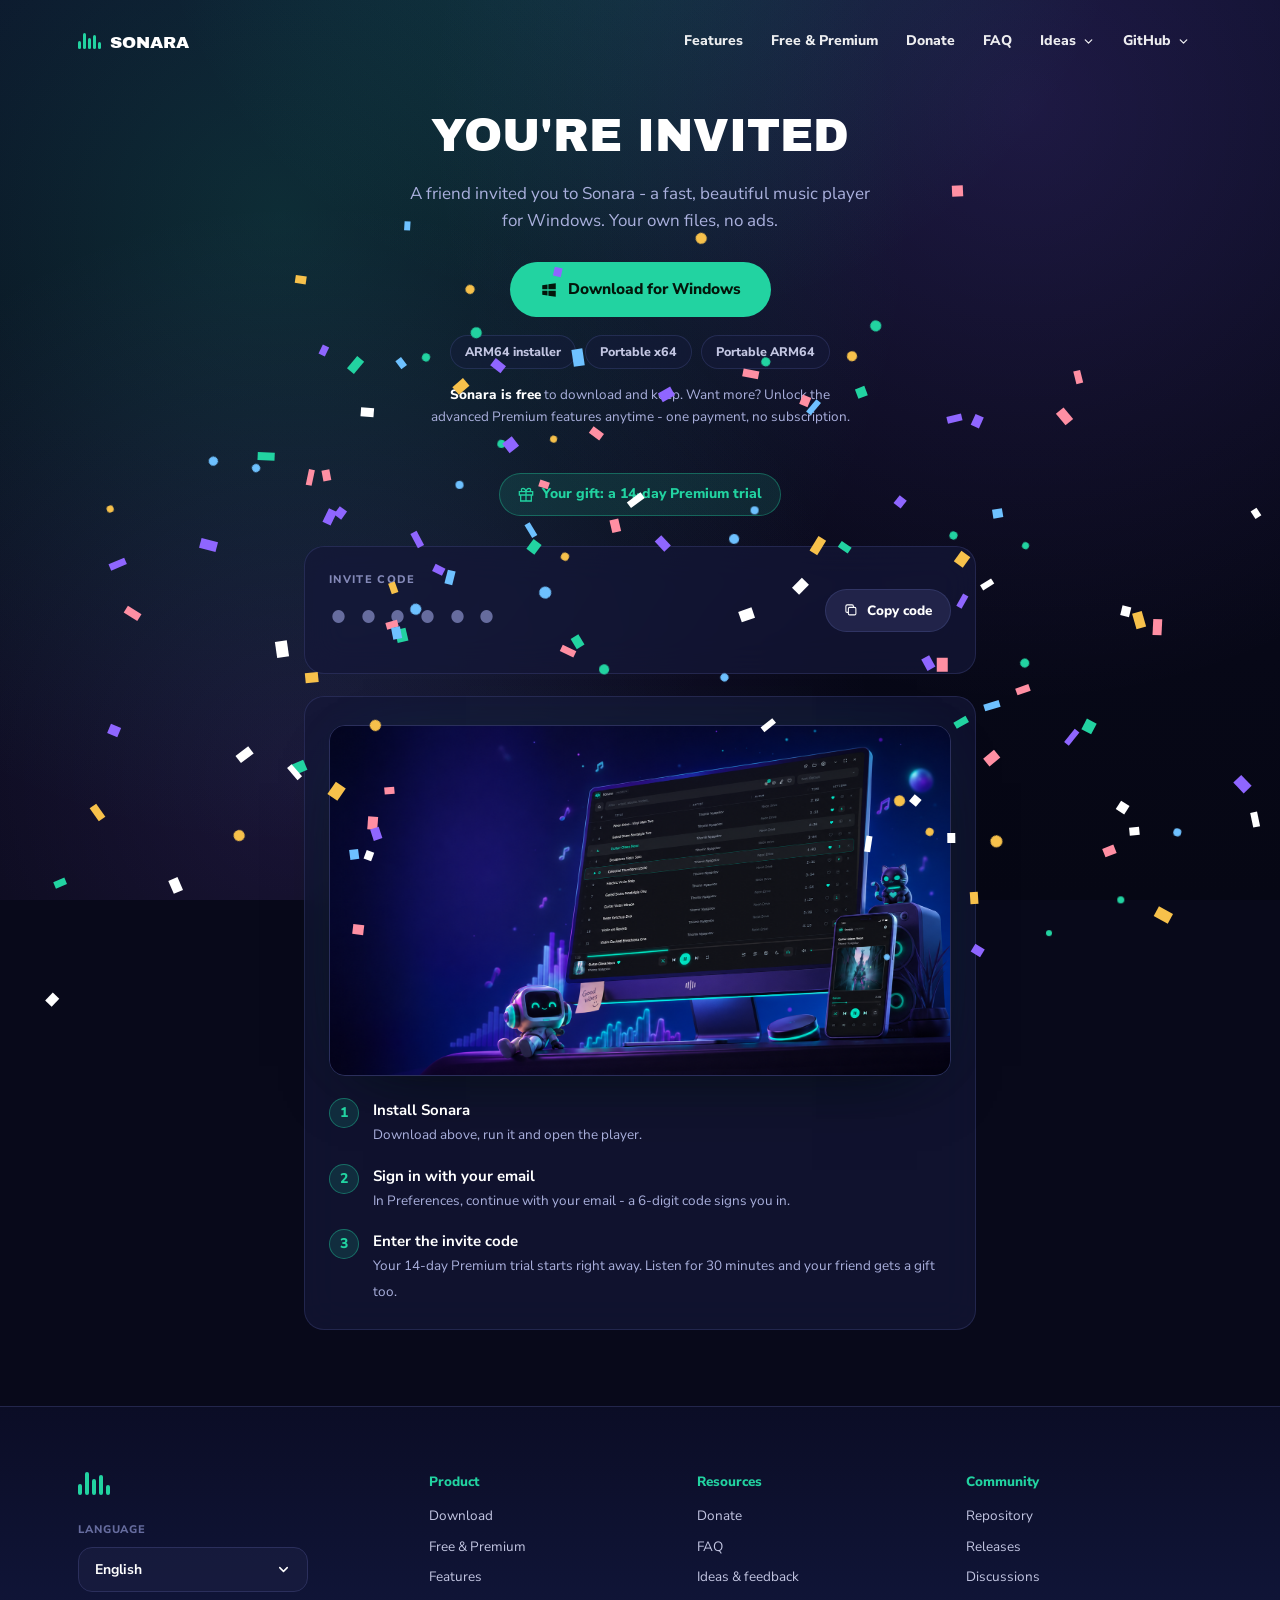
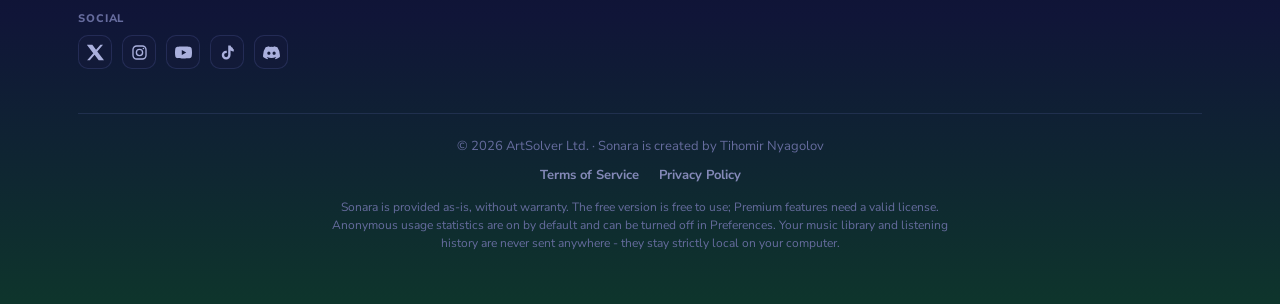
==== invite.html @ 1f223138 "Invite a friend: Privacy 3.8, Terms section 4 in 7 languages, invite landing page and shared site ch" ====
<!DOCTYPE html>
<html lang="en">
<head>
  <meta charset="UTF-8" />
  <meta name="viewport" content="width=device-width, initial-scale=1.0" />
  <title>Sonara - you're invited</title>
  <meta name="description" content="A friend invited you to Sonara - a fast, beautiful, local-first music player for Windows. Install, sign in, redeem the code." />
  <meta name="robots" content="noindex" />
  <!-- "Invite a friend" landing page (phase4b, 2026-07-21). The player's
       referral panel links here with the personal code as ?c=CODE. It reuses
       the site's shared, single-source chrome: site-brand.js (the ONE brand
       lockup), site-downloads.js (the download links, always the latest
       release), the shared site-chrome.js (nav + footer), plus site-config /
       site-lang. Do
       NOT hardcode a brand markup or a download URL here - use the data-*
       hooks. See SITE-SETUP.md. -->
  <link rel="preconnect" href="https://fonts.googleapis.com" />
  <link rel="preconnect" href="https://fonts.gstatic.com" crossorigin />
  <link href="https://fonts.googleapis.com/css2?family=Archivo+Black&family=Nunito+Sans:opsz,wght@6..12,400;6..12,600;6..12,700;6..12,800&display=swap" rel="stylesheet" />
  <script src="site-config.js"></script>
  <script src="site-lang.js"></script>
  <script src="site-brand.js"></script>
  <script src="site-downloads.js"></script>
  <script src="site-glow.js"></script>
  <style>
    :root {
      --bg: #08091a;
      --bg-card: #141737;
      --bg-elevated: #1d2044;
      --glass: rgba(24, 27, 60, 0.45);
      --glass-strong: rgba(20, 23, 55, 0.72);
      --glass-border: rgba(133, 145, 235, 0.16);
      --blur-glass: blur(18px) saturate(1.15);
      --border: #2b2f5c;
      --chip-border: #383d6e;
      --text: #c3c6e2;
      --text-strong: #ffffff;
      --text-secondary: #aab0dd;
      --text-muted: #8489b8;
      --text-faint: #666c9e;
      --accent: #22D3A1;
      --accent-violet: #8f66ff;
      --on-accent: #04160b;
      --glow-1: rgba(34, 211, 161, 0.17);
      --glow-2: rgba(143, 102, 255, 0.15);
      --font-sans: "Nunito Sans", "Segoe UI", system-ui, sans-serif;
      --font-display: "Archivo Black", "Arial Black", sans-serif;
    }
    * { margin: 0; padding: 0; box-sizing: border-box; }
    html { scroll-behavior: smooth; }
    body {
      background: var(--bg); color: var(--text); font-family: var(--font-sans);
      line-height: 1.6; -webkit-font-smoothing: antialiased; overflow-x: hidden;
    }
    a { color: var(--accent); text-decoration: none; }
    a:hover { text-decoration: underline; }
    img { display: block; max-width: 100%; height: auto; }

    .site-background {
      position: fixed; inset: 0; z-index: 0; pointer-events: none;
      background:
        radial-gradient(circle at 50% -20%, var(--glow-1), transparent 40%),
        radial-gradient(circle at 22% 24%, var(--glow-1), transparent 52%),
        radial-gradient(circle at 80% 12%, var(--glow-2), transparent 46%),
        radial-gradient(circle at 24% 86%, var(--glow-2), transparent 46%),
        linear-gradient(180deg, #0b0d26 0%, #08091a 46%, #060714 100%);
    }
    .wrap { position: relative; z-index: 1; max-width: 720px; margin: 0 auto; padding: 0 24px; }

    nav { display: flex; align-items: center; justify-content: center; padding: 26px 0 6px; }

    /* ── Hero ── */
    header { position: relative; z-index: 1; text-align: center; padding: 30px 0 8px; }
    h1 { font-family: var(--font-display); font-weight: 400; text-transform: uppercase; color: var(--text-strong); line-height: 1.08; font-size: clamp(30px, 5vw, 46px); }
    .gift {
      display: inline-flex; align-items: center; gap: 8px; margin-top: 20px;
      padding: 9px 18px; border-radius: 999px;
      background: rgba(34, 211, 161, 0.12); border: 1px solid rgba(34, 211, 161, 0.35);
      color: var(--accent); font-weight: 800; font-size: 14px;
    }
    .gift svg { width: 16px; height: 16px; fill: none; stroke: currentColor; stroke-width: 1.9; }
    .gift-wrap { margin-top: 26px; }
    .sub { max-width: 480px; margin: 18px auto 0; color: var(--text-secondary); font-size: clamp(15px, 1.5vw, 17px); }

    /* ── Download block ── */
    .dl-block { text-align: center; margin-top: 28px; }
    .btn {
      display: inline-flex; align-items: center; gap: 10px;
      border-radius: 999px; padding: 15px 30px; font-weight: 800; font-size: 15.5px; cursor: pointer;
      transition: transform 0.12s ease, filter 0.15s ease, box-shadow 0.15s ease;
    }
    .btn:hover { text-decoration: none; transform: translateY(-2px); filter: brightness(1.06); }
    .btn-primary { background: var(--accent); color: var(--on-accent); }
    .btn svg { width: 18px; height: 18px; fill: currentColor; }

    /* The Download button's glossy glow (double gleam + hover contour glow +
       cursor highlight) is the SHARED effect from site-glow.js, applied to
       any [data-glow] button - so it looks identical everywhere on the site. */

    .dl-more { display: flex; align-items: center; justify-content: center; flex-wrap: wrap; gap: 9px; margin-top: 18px; }
    .dl-mini {
      display: inline-block; padding: 6px 14px; border-radius: 999px;
      background: var(--glass); border: 1px solid var(--glass-border);
      backdrop-filter: var(--blur-glass); -webkit-backdrop-filter: var(--blur-glass);
      color: var(--text); font-size: 12.5px; font-weight: 800;
      transition: transform 0.12s ease, filter 0.15s ease;
    }
    .dl-mini:hover { text-decoration: none; transform: translateY(-1px); filter: brightness(1.3); color: var(--text-strong); }
    .cta-note { margin: 15px auto 0; color: var(--text-secondary); font-size: 13.5px; max-width: 440px; }
    .cta-note b { color: var(--text-strong); font-weight: 800; }

    /* ── Panels ── */
    .card {
      position: relative; z-index: 1; margin-top: 22px; padding: 24px;
      background: var(--glass-strong); border: 1px solid var(--glass-border);
      border-radius: 20px; backdrop-filter: var(--blur-glass); -webkit-backdrop-filter: var(--blur-glass);
    }
    .code-row { display: flex; align-items: center; gap: 16px; flex-wrap: wrap; }
    .code-block { flex: 1; min-width: 180px; }
    .code-label { font-size: 11px; font-weight: 800; letter-spacing: 0.12em; text-transform: uppercase; color: var(--text-muted); }
    .code { font-family: var(--font-display); font-size: clamp(28px, 6vw, 38px); letter-spacing: 0.2em; color: var(--text-strong); }
    .code--placeholder { color: var(--text-faint); letter-spacing: 0.28em; }
    .copy-btn {
      display: inline-flex; align-items: center; gap: 8px; cursor: pointer;
      padding: 11px 18px; border-radius: 999px; border: 1px solid var(--glass-border);
      background: rgba(133, 145, 235, 0.14); color: var(--text-strong);
      font-family: var(--font-sans); font-size: 13.5px; font-weight: 800; transition: background 0.15s ease;
    }
    .copy-btn:hover { background: rgba(133, 145, 235, 0.24); }
    .copy-btn svg { width: 15px; height: 15px; fill: none; stroke: currentColor; stroke-width: 1.7; }

    .cover {
      margin: 4px 0 22px; border: 1px solid var(--border); border-radius: 16px; overflow: hidden; background: var(--bg-card);
      box-shadow: 0 24px 70px -34px rgba(0,0,0,0.85), 0 0 70px -30px var(--glow-1);
    }
    .steps { list-style: none; display: flex; flex-direction: column; gap: 16px; }
    .steps li { display: flex; gap: 14px; align-items: flex-start; text-align: left; }
    .step-num {
      flex-shrink: 0; width: 30px; height: 30px; border-radius: 50%; display: grid; place-items: center;
      background: rgba(34, 211, 161, 0.14); border: 1px solid rgba(34, 211, 161, 0.4);
      color: var(--accent); font-weight: 800; font-size: 14px;
    }
    .step-text strong { display: block; color: var(--text-strong); font-size: 15px; }
    .step-text span { font-size: 13.5px; color: var(--text-secondary); }

    /* ── Confetti (fires once the page is loaded + visible) ── */
    .confetti-layer { position: fixed; inset: 0; z-index: 60; pointer-events: none; overflow: hidden; }
    .confetti-piece { position: fixed; top: 0; left: 0; width: 9px; height: 14px; will-change: transform, opacity; }

    @media (max-width: 520px) { header { padding-top: 18px; } .card { padding: 20px; } }
    @media (prefers-reduced-motion: reduce) { .glow-shine, .glow-bloom { animation: none; } }
  </style>
</head>
<body>
  <div class="site-background" aria-hidden="true"></div>

  <!-- Shared full nav (home-style), rendered by site-chrome.js -->
  <div id="site-nav"></div>

  <div class="wrap">
    <header>
      <h1 data-inv="title">You're invited</h1>
      <p class="sub" data-inv="sub">A friend invited you to Sonara - a fast, beautiful music player for Windows. Your own files, no ads.</p>

      <div class="dl-block">
        <a id="dl" class="btn btn-primary" data-glow data-dl="x64" href="#" rel="noopener">
          <svg viewBox="0 0 24 24" aria-hidden="true"><path d="M3 5.5 10 4.6V11H3V5.5ZM3 12.9H10V19.3L3 18.4V12.9ZM11.2 4.4 21 3V11H11.2V4.4ZM11.2 12.9H21V21L11.2 19.5V12.9Z"/></svg>
          <span data-inv="download">Download for Windows</span>
        </a>
        <div class="dl-more">
          <a class="dl-mini" data-dl="arm64" href="#" rel="noopener" data-inv="arm64">ARM64 installer</a>
          <a class="dl-mini" data-dl="portable-x64" href="#" rel="noopener" data-inv="portableX64">Portable x64</a>
          <a class="dl-mini" data-dl="portable-arm64" href="#" rel="noopener" data-inv="portableArm64">Portable ARM64</a>
        </div>
        <p class="cta-note" data-inv="note"><b>Sonara is free</b> to download and keep. Want more? Unlock the advanced Premium features anytime - one payment, no subscription.</p>
      </div>

      <!-- The gift banner sits under the free/premium note (owner order
           2026-07-21); the load celebration bursts from here. -->
      <div class="gift-wrap">
        <span class="gift" id="gift">
          <svg viewBox="0 0 24 24" aria-hidden="true"><path d="M20 12v9H4v-9M2 7h20v5H2zM12 22V7M12 7H7.5a2.5 2.5 0 0 1 0-5C11 2 12 7 12 7zM12 7h4.5a2.5 2.5 0 0 0 0-5C13 2 12 7 12 7z"/></svg>
          <span data-inv="giftText">Your gift: a 14-day Premium trial</span>
        </span>
      </div>
    </header>

    <div class="card" id="code-card">
      <div class="code-row">
        <div class="code-block">
          <div class="code-label" data-inv="codeLabel">Invite code</div>
          <div class="code" id="code-value"></div>
        </div>
        <button type="button" class="copy-btn" id="copy-code">
          <svg viewBox="0 0 24 24" aria-hidden="true"><rect x="7" y="7" width="12" height="12" rx="2"/><path d="M15 7V5a2 2 0 0 0-2-2H5a2 2 0 0 0-2 2v8a2 2 0 0 0 2 2h2"/></svg>
          <span data-inv="copy">Copy code</span>
        </button>
      </div>
    </div>

    <div class="card">
      <div class="cover"><img src="Img - Cover.png" alt="Sonara player" width="1672" height="941" /></div>
      <ol class="steps">
        <li><span class="step-num">1</span><div class="step-text"><strong data-inv="s1">Install Sonara</strong><span data-inv="s1d">Download above, run it and open the player.</span></div></li>
        <li><span class="step-num">2</span><div class="step-text"><strong data-inv="s2">Sign in with your email</strong><span data-inv="s2d">In Preferences, continue with your email - a 6-digit code signs you in.</span></div></li>
        <li><span class="step-num">3</span><div class="step-text"><strong data-inv="s3">Enter the invite code</strong><span data-inv="s3d">Your 14-day Premium trial starts right away. Listen for 30 minutes and your friend gets a gift too.</span></div></li>
      </ol>
    </div>
  </div>

  <div id="site-footer"></div>
  <script src="site-chrome.js"></script>

  <script>
    // Mirrors the ACTIVE referral campaign (Supabase referral_campaigns
    // wave-1). A future wave that changes the numbers edits this ONE object.
    var INVITE = { friendDays: 14, minutes: 30 };

    // ── Invite-page i18n (same 7 locales as the player + site) ─────────────
    var I18N = {
      en: {
        title: "You're invited", giftText: 'Your gift: a {d}-day Premium trial',
        sub: 'A friend invited you to Sonara - a fast, beautiful music player for Windows. Your own files, no ads.',
        download: 'Download for Windows', arm64: 'ARM64 installer', portableX64: 'Portable x64', portableArm64: 'Portable ARM64',
        note: '<b>Sonara is free</b> to download and keep. Want more? Unlock the advanced Premium features anytime - one payment, no subscription.',
        codeLabel: 'Invite code', copy: 'Copy code', copied: 'Copied!',
        s1: 'Install Sonara', s1d: 'Download above, run it and open the player.',
        s2: 'Sign in with your email', s2d: 'In Preferences, continue with your email - a 6-digit code signs you in.',
        s3: 'Enter the invite code', s3d: 'Your {d}-day Premium trial starts right away. Listen for {m} minutes and your friend gets a gift too.'
      },
      bg: {
        title: 'Поканен си', giftText: 'Твоят подарък: {d}-дневен Premium пробен период',
        sub: 'Приятел те покани в Sonara - бърз и красив музикален плеър за Windows. Твоите файлове, без реклами.',
        download: 'Изтегли за Windows', arm64: 'ARM64 инсталатор', portableX64: 'Portable x64', portableArm64: 'Portable ARM64',
        note: '<b>Sonara е безплатен</b> за сваляне и ползване. Искаш повече? Отключи разширените Premium функции когато решиш - еднократно плащане, без абонамент.',
        codeLabel: 'Код за покана', copy: 'Копирай кода', copied: 'Копирано!',
        s1: 'Инсталирай Sonara', s1d: 'Изтегли отгоре, стартирай и отвори плеъра.',
        s2: 'Влез с имейла си', s2d: 'В Preferences продължи с имейл - 6-цифрен код те вписва.',
        s3: 'Въведи кода за покана', s3d: 'Твоят {d}-дневен Premium пробен период започва веднага. Послушай {m} минути и приятелят ти също получава подарък.'
      },
      de: {
        title: 'Du bist eingeladen', giftText: 'Dein Geschenk: eine {d}-tägige Premium-Testzeit',
        sub: 'Ein Freund hat dich zu Sonara eingeladen - einem schnellen, schönen Musikplayer für Windows. Deine Dateien, keine Werbung.',
        download: 'Für Windows herunterladen', arm64: 'ARM64-Installer', portableX64: 'Portable x64', portableArm64: 'Portable ARM64',
        note: '<b>Sonara ist kostenlos</b> zum Herunterladen und Behalten. Mehr gefällig? Schalte die erweiterten Premium-Funktionen jederzeit frei - einmalige Zahlung, kein Abo.',
        codeLabel: 'Einladungscode', copy: 'Code kopieren', copied: 'Kopiert!',
        s1: 'Sonara installieren', s1d: 'Oben herunterladen, starten und den Player öffnen.',
        s2: 'Mit deiner E-Mail anmelden', s2d: 'In den Einstellungen mit E-Mail fortfahren - ein 6-stelliger Code meldet dich an.',
        s3: 'Einladungscode eingeben', s3d: 'Deine {d}-tägige Premium-Testzeit startet sofort. Höre {m} Minuten und dein Freund bekommt auch ein Geschenk.'
      },
      es: {
        title: 'Estás invitado', giftText: 'Tu regalo: una prueba Premium de {d} días',
        sub: 'Un amigo te invitó a Sonara - un reproductor de música rápido y bonito para Windows. Tus archivos, sin anuncios.',
        download: 'Descargar para Windows', arm64: 'Instalador ARM64', portableX64: 'Portable x64', portableArm64: 'Portable ARM64',
        note: '<b>Sonara es gratis</b> para descargar y quedártelo. ¿Quieres más? Desbloquea las funciones Premium avanzadas cuando quieras - un solo pago, sin suscripción.',
        codeLabel: 'Código de invitación', copy: 'Copiar código', copied: '¡Copiado!',
        s1: 'Instala Sonara', s1d: 'Descarga arriba, ejecútalo y abre el reproductor.',
        s2: 'Inicia sesión con tu correo', s2d: 'En Preferencias, continúa con tu correo - un código de 6 dígitos te da acceso.',
        s3: 'Introduce el código de invitación', s3d: 'Tu prueba Premium de {d} días empieza al momento. Escucha {m} minutos y tu amigo también recibe un regalo.'
      },
      fr: {
        title: 'Vous êtes invité', giftText: 'Votre cadeau : un essai Premium de {d} jours',
        sub: 'Un ami vous a invité sur Sonara - un lecteur de musique rapide et élégant pour Windows. Vos fichiers, sans publicité.',
        download: 'Télécharger pour Windows', arm64: 'Installateur ARM64', portableX64: 'Portable x64', portableArm64: 'Portable ARM64',
        note: '<b>Sonara est gratuit</b> à télécharger et à garder. Envie de plus ? Débloquez les fonctions Premium avancées quand vous voulez - un seul paiement, sans abonnement.',
        codeLabel: "Code d'invitation", copy: 'Copier le code', copied: 'Copié !',
        s1: 'Installez Sonara', s1d: 'Téléchargez ci-dessus, lancez-le et ouvrez le lecteur.',
        s2: 'Connectez-vous avec votre e-mail', s2d: 'Dans les Préférences, continuez avec votre e-mail - un code à 6 chiffres vous connecte.',
        s3: "Saisissez le code d'invitation", s3d: 'Votre essai Premium de {d} jours démarre aussitôt. Écoutez {m} minutes et votre ami reçoit aussi un cadeau.'
      },
      ru: {
        title: 'Вас пригласили', giftText: 'Ваш подарок: пробный Premium на {d} дней',
        sub: 'Друг пригласил вас в Sonara - быстрый и красивый музыкальный плеер для Windows. Ваши файлы, без рекламы.',
        download: 'Скачать для Windows', arm64: 'Установщик ARM64', portableX64: 'Portable x64', portableArm64: 'Portable ARM64',
        note: '<b>Sonara бесплатен</b> - скачивайте и пользуйтесь. Хотите больше? Откройте расширенные Premium-функции когда угодно - разовая оплата, без подписки.',
        codeLabel: 'Код приглашения', copy: 'Скопировать код', copied: 'Скопировано!',
        s1: 'Установите Sonara', s1d: 'Скачайте выше, запустите и откройте плеер.',
        s2: 'Войдите по электронной почте', s2d: 'В настройках продолжите с почтой - 6-значный код выполнит вход.',
        s3: 'Введите код приглашения', s3d: 'Ваш пробный Premium на {d} дней начнётся сразу. Послушайте {m} минут - и ваш друг тоже получит подарок.'
      },
      zh: {
        title: '你被邀请了', giftText: '你的礼物：{d} 天 Premium 试用',
        sub: '好友邀请你加入 Sonara - 一款快速、精美的 Windows 音乐播放器。播放你自己的文件，没有广告。',
        download: '下载 Windows 版', arm64: 'ARM64 安装程序', portableX64: '便携版 x64', portableArm64: '便携版 ARM64',
        note: '<b>Sonara 免费</b>下载、永久使用。想要更多？随时解锁进阶 Premium 功能 - 一次付费，无需订阅。',
        codeLabel: '邀请码', copy: '复制邀请码', copied: '已复制！',
        s1: '安装 Sonara', s1d: '在上方下载、运行并打开播放器。',
        s2: '用邮箱登录', s2d: '在偏好设置中用邮箱继续 - 输入 6 位验证码即可登录。',
        s3: '输入邀请码', s3d: '你的 {d} 天 Premium 试用立即开始。收听 {m} 分钟，你的好友也会收到礼物。'
      }
    };

    function fmt(s) { return String(s).replace('{d}', INVITE.friendDays).replace('{m}', INVITE.minutes); }
    var current = (window.SonaraLang && SonaraLang.detect()) || 'en';

    function applyLang(lang) {
      current = I18N[lang] ? lang : 'en';
      var d = I18N[current];
      document.documentElement.lang = current;
      document.querySelectorAll('[data-inv]').forEach(function (el) {
        var k = el.getAttribute('data-inv');
        if (d[k] == null) return;
        // The note carries <b>; everything else is plain text.
        if (k === 'note') el.innerHTML = fmt(d[k]); else el.textContent = fmt(d[k]);
      });
    }
    applyLang(current);
    if (window.SonaraLang) SonaraLang.detectAsyncIp(function (l) { if (I18N[l]) applyLang(l); });
    // Follow the global language when the shared footer's picker changes it.
    window.addEventListener('sonara:lang', function (e) { applyLang(e.detail); });
    window.addEventListener('storage', function (e) {
      if (e.key === (window.SonaraLang && SonaraLang.STORAGE_KEY) && e.newValue) applyLang(e.newValue);
    });

    // ── The invite code from the URL ───────────────────────────────────────
    // The card is ALWAYS shown so the page never looks like it is missing a
    // section: a real ?c= code fills it in with a working Copy button; opening
    // the page directly (no code) shows a muted placeholder instead.
    var code = (location.search.match(/[?&]c=([A-Za-z0-9]{4,10})/) || [])[1] || '';
    var codeValueEl = document.getElementById('code-value');
    var cbtn = document.getElementById('copy-code');
    if (code) {
      code = code.toUpperCase();
      codeValueEl.textContent = code;
      cbtn.addEventListener('click', function () {
        var label = cbtn.querySelector('[data-inv="copy"]');
        var done = function () {
          label.textContent = I18N[current].copied;
          setTimeout(function () { label.textContent = fmt(I18N[current].copy); }, 1500);
        };
        if (navigator.clipboard && navigator.clipboard.writeText) navigator.clipboard.writeText(code).then(done, function () {});
      });
    } else {
      codeValueEl.textContent = '••••••';
      codeValueEl.classList.add('code--placeholder');
      cbtn.hidden = true;
    }

    // ── Confetti celebration: natural, physics-based paper that bursts up
    //    from the gift banner and flutters down (gravity + drag + sway +
    //    tumble). It fires ONCE, and only when the banner sits in the
    //    comfortable middle "safe zone" of the viewport AND the page is loaded
    //    + the tab is visible - so the visitor actually sees it wherever they
    //    have scrolled, never half-off an edge. ───────────────────────────
    function fireConfetti(origin) {
      var colors = ['#22D3A1', '#8f66ff', '#f7c14b', '#ff8fa3', '#6ec1ff', '#ffffff'];
      var r = origin.getBoundingClientRect();
      var ox = r.left + r.width / 2, oy = r.top + r.height / 2;
      var layer = document.createElement('div');
      layer.className = 'confetti-layer';
      document.body.appendChild(layer);
      var N = 130, pieces = [];
      for (var i = 0; i < N; i++) {
        var el = document.createElement('span');
        el.className = 'confetti-piece';
        var round = i % 4 === 0;
        var w = 6 + Math.random() * 6, h = round ? w : 9 + Math.random() * 8;
        el.style.width = w + 'px'; el.style.height = h + 'px';
        el.style.background = colors[i % colors.length];
        if (round) el.style.borderRadius = '50%';
        layer.appendChild(el);
        var ang = -Math.PI / 2 + (Math.random() - 0.5) * Math.PI * 1.15; // fan upward
        var speed = 5 + Math.random() * 9;
        pieces.push({
          el: el, x: ox, y: oy,
          vx: Math.cos(ang) * speed + (Math.random() - 0.5) * 2,
          vy: Math.sin(ang) * speed - Math.random() * 4,
          rot: Math.random() * 360, vrot: (Math.random() - 0.5) * 22,
          sway: Math.random() * Math.PI * 2, swayAmp: 0.4 + Math.random() * 0.9
        });
      }
      var G = 0.28, DRAG = 0.992, start = performance.now(), last = start, LIFE = 3600;
      function frame(now) {
        var dt = Math.min(32, now - last) / 16.67; last = now;
        var t = now - start, fade = t > LIFE - 900 ? Math.max(0, (LIFE - t) / 900) : 1, alive = 0;
        for (var j = 0; j < pieces.length; j++) {
          var p = pieces[j];
          p.vy += G * dt; p.vx *= Math.pow(DRAG, dt); p.vy *= Math.pow(DRAG, dt);
          p.sway += 0.1 * dt;
          p.x += (p.vx + Math.sin(p.sway) * p.swayAmp) * dt;
          p.y += p.vy * dt;
          p.rot += p.vrot * dt;
          p.el.style.transform = 'translate(' + p.x + 'px,' + p.y + 'px) rotate(' + p.rot + 'deg)';
          p.el.style.opacity = fade;
          if (p.y < window.innerHeight + 60 && fade > 0) alive++;
        }
        if (t < LIFE && alive > 0) requestAnimationFrame(frame);
        else layer.remove();
      }
      requestAnimationFrame(frame);
    }

    (function () {
      var gift = document.getElementById('gift');
      if (!gift) return;
      var fired = false;
      function tryFire() {
        if (fired || document.visibilityState !== 'visible') return;
        fired = true;
        setTimeout(function () { fireConfetti(gift); }, 160);
      }
      function arm() {
        if (fired) return;
        // Fire only when the gift is comfortably inside the middle band of the
        // viewport (root shrunk 18% top / 22% bottom = the safe zone).
        if ('IntersectionObserver' in window) {
          var io = new IntersectionObserver(function (entries) {
            for (var k = 0; k < entries.length; k++) {
              if (entries[k].isIntersecting) { io.disconnect(); tryFire(); break; }
            }
          }, { threshold: 0.9, rootMargin: '-18% 0px -22% 0px' });
          io.observe(gift);
        } else { tryFire(); }
      }
      function whenVisible(fn) {
        if (document.visibilityState === 'visible') fn();
        else document.addEventListener('visibilitychange', function h() {
          if (document.visibilityState === 'visible') { document.removeEventListener('visibilitychange', h); fn(); }
        });
      }
      // Wait for FULL load (all images painted), then arm the safe-zone trigger.
      if (document.readyState === 'complete') whenVisible(arm);
      else window.addEventListener('load', function () { whenVisible(arm); });
    })();
  </script>
</body>
</html>
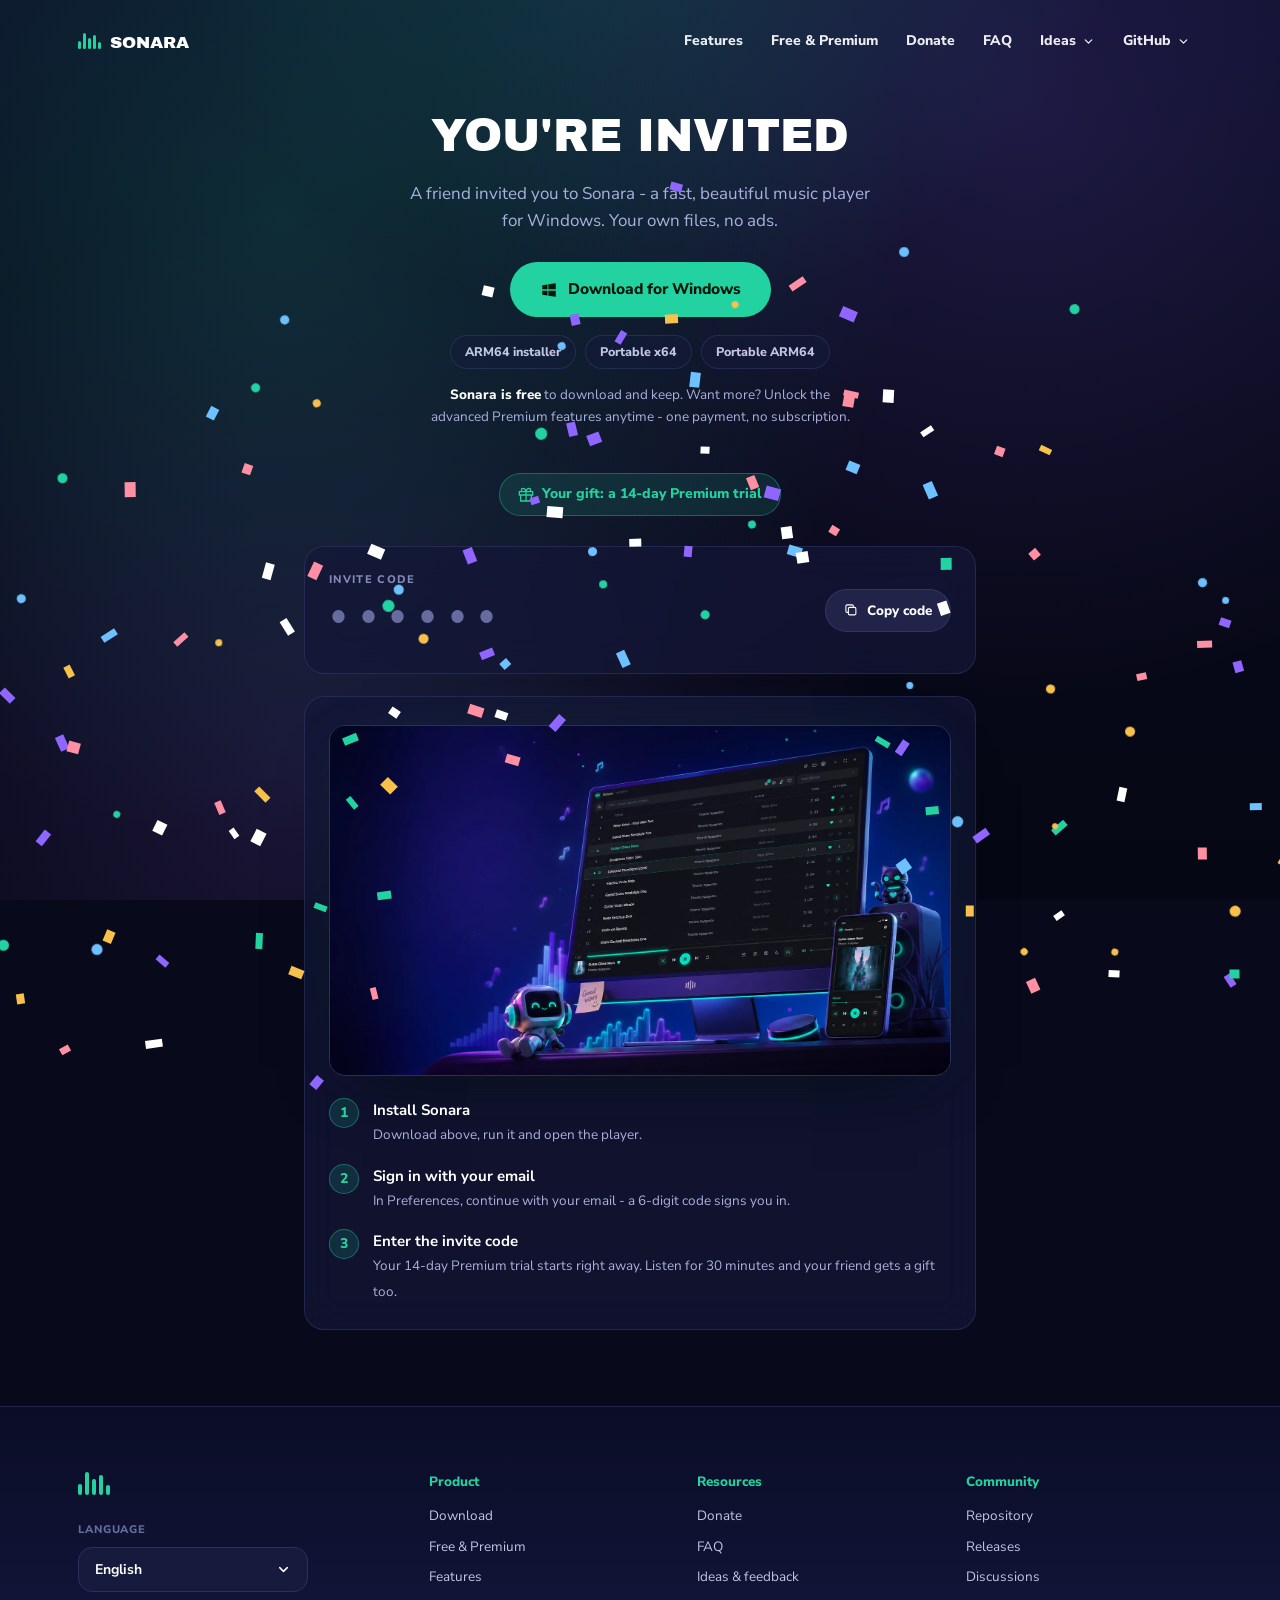
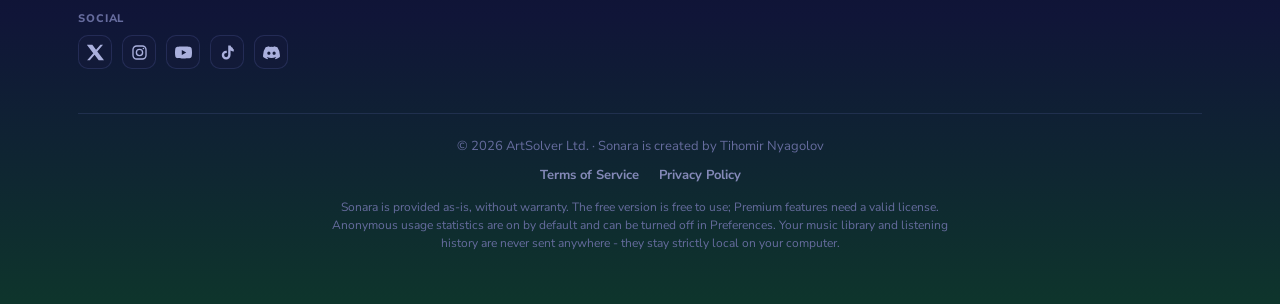
==== commit 9df1d8e3: "Site: four visualiser shots in the hero, and WebP for the carousel The hero carousel gains the vinyl" ====
--- a/invite.html
+++ b/invite.html
@@ -199,7 +199,7 @@
     </div>
 
     <div class="card">
-      <div class="cover"><img src="Img - Cover.png" alt="Sonara player" width="1672" height="941" /></div>
+      <div class="cover"><img src="Img - Cover.webp" alt="Sonara player" width="1672" height="941" /></div>
       <ol class="steps">
         <li><span class="step-num">1</span><div class="step-text"><strong data-inv="s1">Install Sonara</strong><span data-inv="s1d">Download above, run it and open the player.</span></div></li>
         <li><span class="step-num">2</span><div class="step-text"><strong data-inv="s2">Sign in with your email</strong><span data-inv="s2d">In Preferences, continue with your email - a 6-digit code signs you in.</span></div></li>
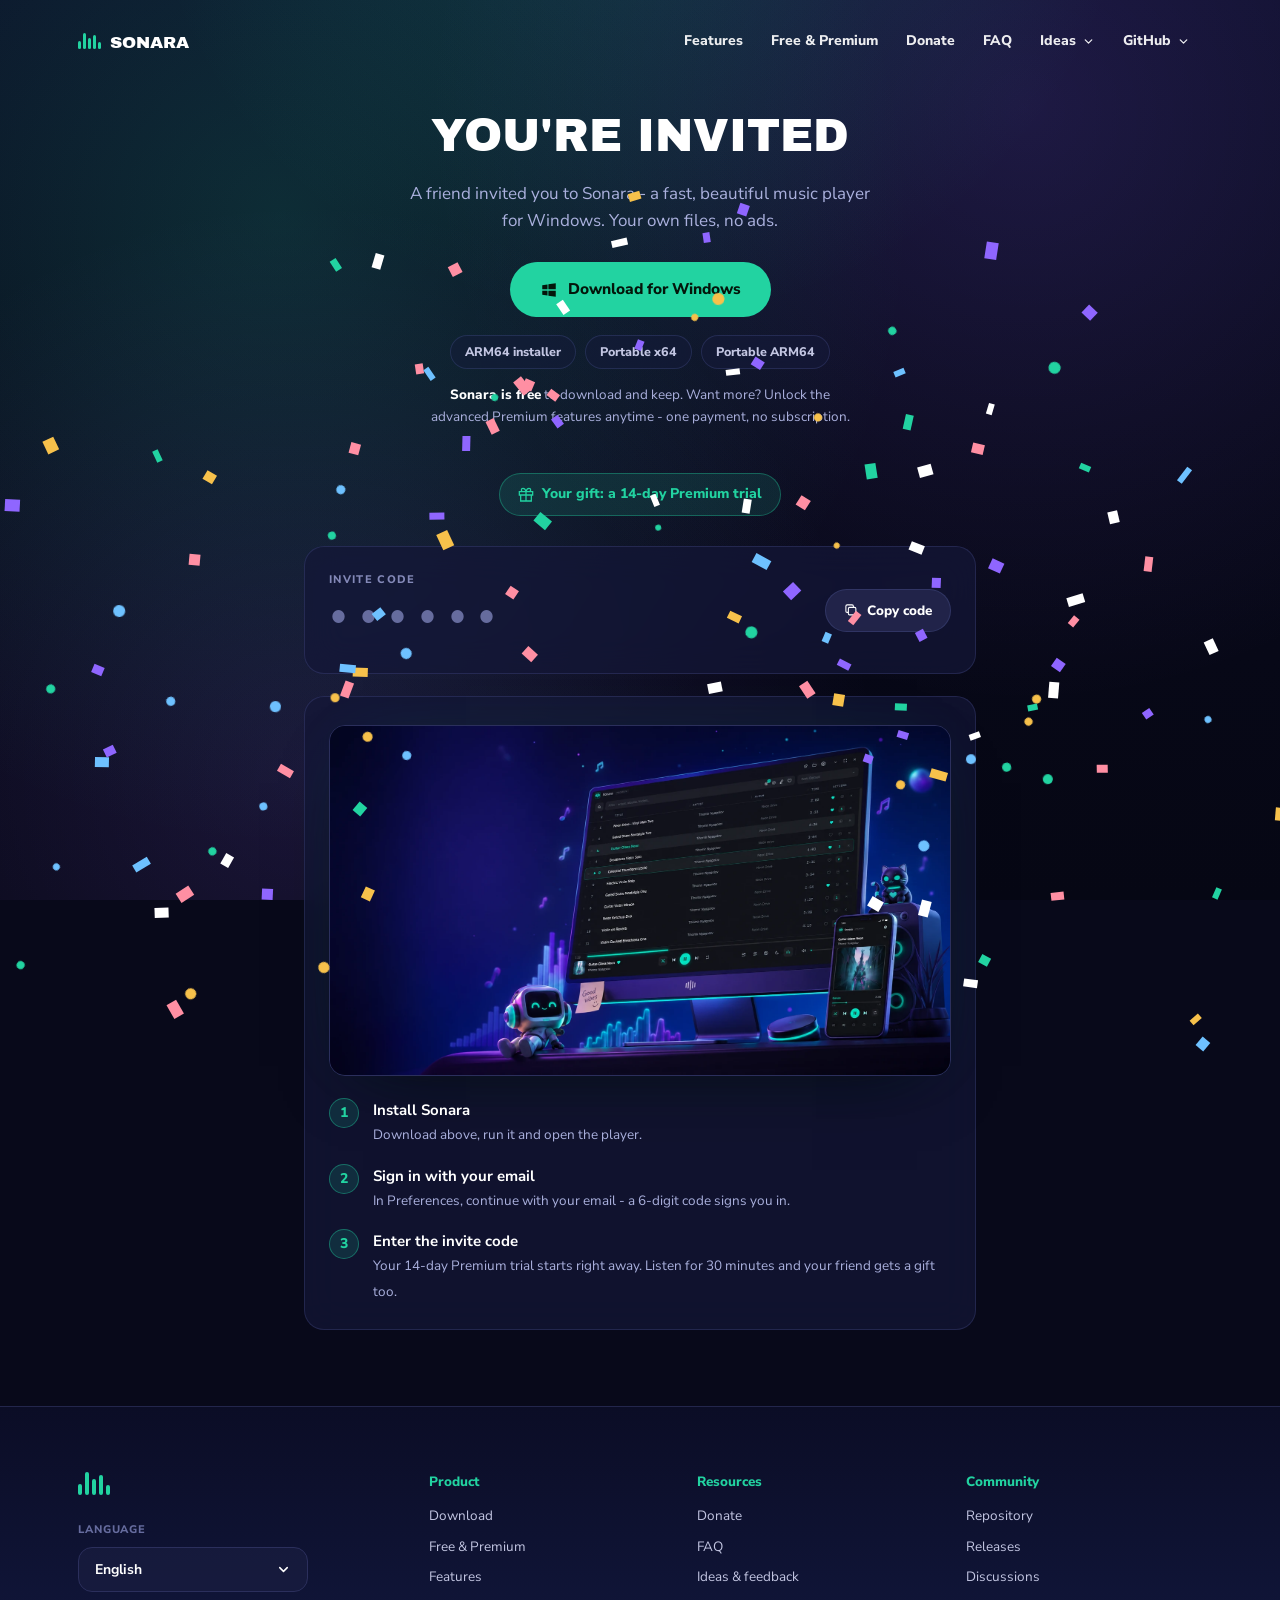
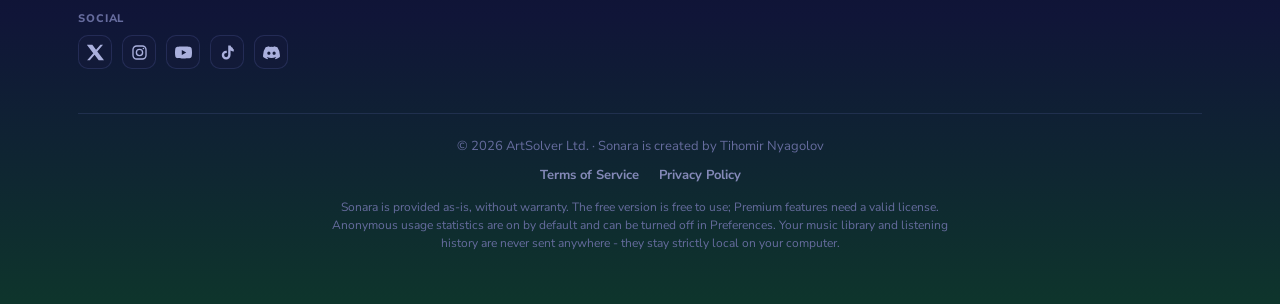
==== commit c66796c2: "Site: the Download button gets one clean sheen instead of the looping gleam" ====
--- a/invite.html
+++ b/invite.html
@@ -93,7 +93,7 @@
     .btn-primary { background: var(--accent); color: var(--on-accent); }
     .btn svg { width: 18px; height: 18px; fill: currentColor; }
 
-    /* The Download button's glossy glow (double gleam + hover contour glow +
+    /* The Download button's glossy glow (sheen sweep + hover contour glow +
        cursor highlight) is the SHARED effect from site-glow.js, applied to
        any [data-glow] button - so it looks identical everywhere on the site. */
 
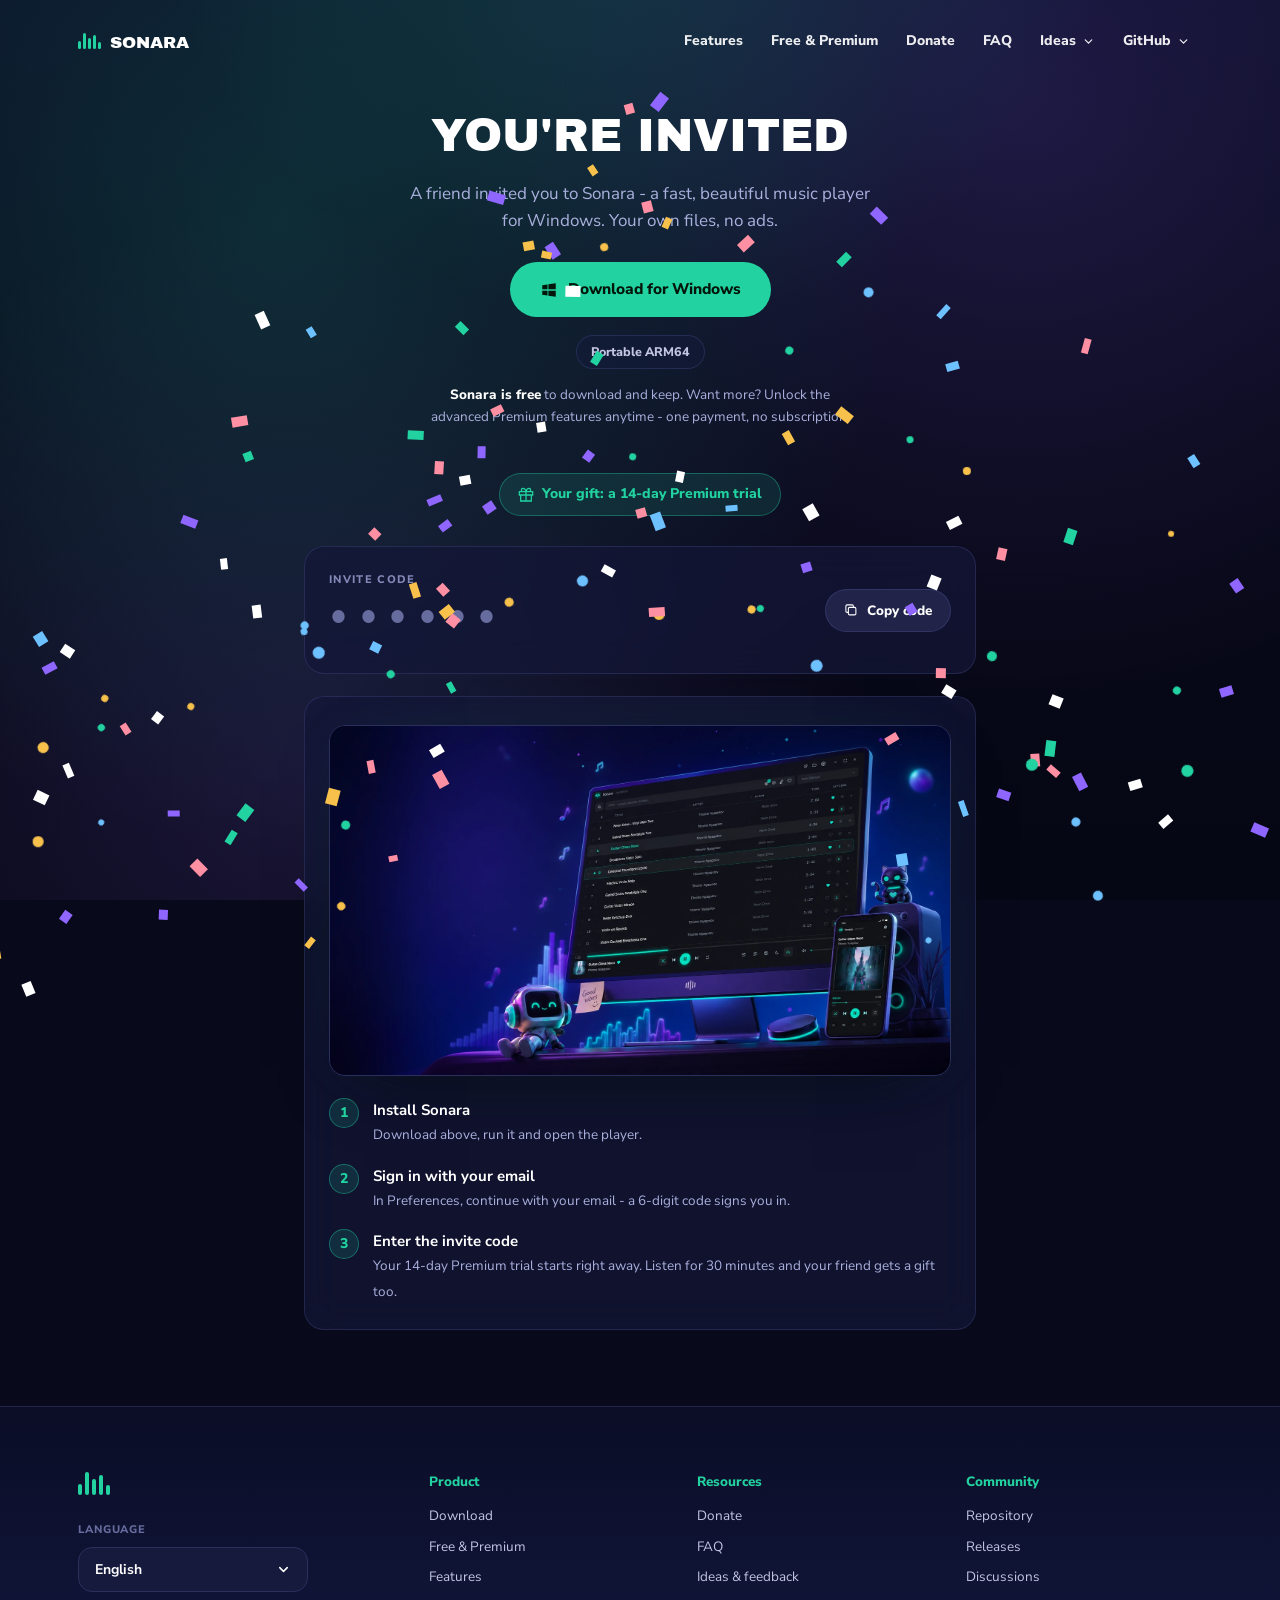
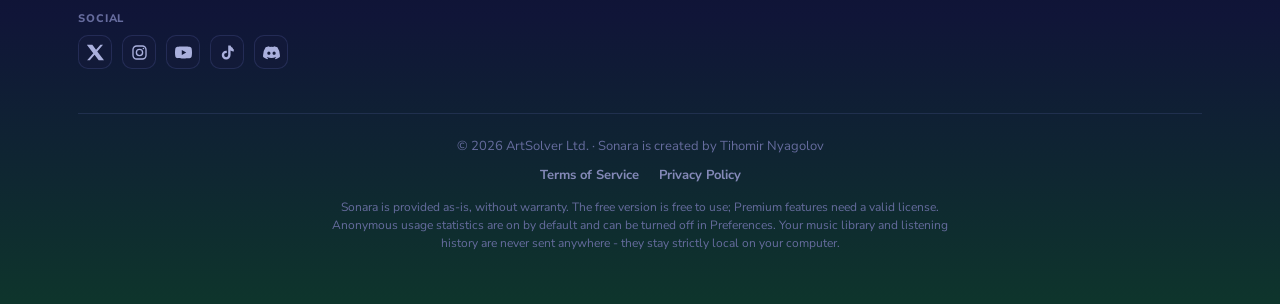
==== commit 623b314b: "Site: zip-only downloads everywhere; the Premium bullet now sells the PC sleep and shutdown endings" ====
--- a/invite.html
+++ b/invite.html
@@ -163,13 +163,11 @@
       <p class="sub" data-inv="sub">A friend invited you to Sonara - a fast, beautiful music player for Windows. Your own files, no ads.</p>
 
       <div class="dl-block">
-        <a id="dl" class="btn btn-primary" data-glow data-dl="x64" href="#" rel="noopener">
+        <a id="dl" class="btn btn-primary" data-glow data-dl="portable-x64" href="#" rel="noopener">
           <svg viewBox="0 0 24 24" aria-hidden="true"><path d="M3 5.5 10 4.6V11H3V5.5ZM3 12.9H10V19.3L3 18.4V12.9ZM11.2 4.4 21 3V11H11.2V4.4ZM11.2 12.9H21V21L11.2 19.5V12.9Z"/></svg>
           <span data-inv="download">Download for Windows</span>
         </a>
         <div class="dl-more">
-          <a class="dl-mini" data-dl="arm64" href="#" rel="noopener" data-inv="arm64">ARM64 installer</a>
-          <a class="dl-mini" data-dl="portable-x64" href="#" rel="noopener" data-inv="portableX64">Portable x64</a>
           <a class="dl-mini" data-dl="portable-arm64" href="#" rel="noopener" data-inv="portableArm64">Portable ARM64</a>
         </div>
         <p class="cta-note" data-inv="note"><b>Sonara is free</b> to download and keep. Want more? Unlock the advanced Premium features anytime - one payment, no subscription.</p>
@@ -221,7 +219,7 @@
       en: {
         title: "You're invited", giftText: 'Your gift: a {d}-day Premium trial',
         sub: 'A friend invited you to Sonara - a fast, beautiful music player for Windows. Your own files, no ads.',
-        download: 'Download for Windows', arm64: 'ARM64 installer', portableX64: 'Portable x64', portableArm64: 'Portable ARM64',
+        download: 'Download for Windows', portableArm64: 'Portable ARM64',
         note: '<b>Sonara is free</b> to download and keep. Want more? Unlock the advanced Premium features anytime - one payment, no subscription.',
         codeLabel: 'Invite code', copy: 'Copy code', copied: 'Copied!',
         s1: 'Install Sonara', s1d: 'Download above, run it and open the player.',
@@ -231,7 +229,7 @@
       bg: {
         title: 'Поканен си', giftText: 'Твоят подарък: {d}-дневен Premium пробен период',
         sub: 'Приятел те покани в Sonara - бърз и красив музикален плеър за Windows. Твоите файлове, без реклами.',
-        download: 'Изтегли за Windows', arm64: 'ARM64 инсталатор', portableX64: 'Portable x64', portableArm64: 'Portable ARM64',
+        download: 'Изтегли за Windows', portableArm64: 'Portable ARM64',
         note: '<b>Sonara е безплатен</b> за сваляне и ползване. Искаш повече? Отключи разширените Premium функции когато решиш - еднократно плащане, без абонамент.',
         codeLabel: 'Код за покана', copy: 'Копирай кода', copied: 'Копирано!',
         s1: 'Инсталирай Sonara', s1d: 'Изтегли отгоре, стартирай и отвори плеъра.',
@@ -241,7 +239,7 @@
       de: {
         title: 'Du bist eingeladen', giftText: 'Dein Geschenk: eine {d}-tägige Premium-Testzeit',
         sub: 'Ein Freund hat dich zu Sonara eingeladen - einem schnellen, schönen Musikplayer für Windows. Deine Dateien, keine Werbung.',
-        download: 'Für Windows herunterladen', arm64: 'ARM64-Installer', portableX64: 'Portable x64', portableArm64: 'Portable ARM64',
+        download: 'Für Windows herunterladen', portableArm64: 'Portable ARM64',
         note: '<b>Sonara ist kostenlos</b> zum Herunterladen und Behalten. Mehr gefällig? Schalte die erweiterten Premium-Funktionen jederzeit frei - einmalige Zahlung, kein Abo.',
         codeLabel: 'Einladungscode', copy: 'Code kopieren', copied: 'Kopiert!',
         s1: 'Sonara installieren', s1d: 'Oben herunterladen, starten und den Player öffnen.',
@@ -251,7 +249,7 @@
       es: {
         title: 'Estás invitado', giftText: 'Tu regalo: una prueba Premium de {d} días',
         sub: 'Un amigo te invitó a Sonara - un reproductor de música rápido y bonito para Windows. Tus archivos, sin anuncios.',
-        download: 'Descargar para Windows', arm64: 'Instalador ARM64', portableX64: 'Portable x64', portableArm64: 'Portable ARM64',
+        download: 'Descargar para Windows', portableArm64: 'Portable ARM64',
         note: '<b>Sonara es gratis</b> para descargar y quedártelo. ¿Quieres más? Desbloquea las funciones Premium avanzadas cuando quieras - un solo pago, sin suscripción.',
         codeLabel: 'Código de invitación', copy: 'Copiar código', copied: '¡Copiado!',
         s1: 'Instala Sonara', s1d: 'Descarga arriba, ejecútalo y abre el reproductor.',
@@ -261,7 +259,7 @@
       fr: {
         title: 'Vous êtes invité', giftText: 'Votre cadeau : un essai Premium de {d} jours',
         sub: 'Un ami vous a invité sur Sonara - un lecteur de musique rapide et élégant pour Windows. Vos fichiers, sans publicité.',
-        download: 'Télécharger pour Windows', arm64: 'Installateur ARM64', portableX64: 'Portable x64', portableArm64: 'Portable ARM64',
+        download: 'Télécharger pour Windows', portableArm64: 'Portable ARM64',
         note: '<b>Sonara est gratuit</b> à télécharger et à garder. Envie de plus ? Débloquez les fonctions Premium avancées quand vous voulez - un seul paiement, sans abonnement.',
         codeLabel: "Code d'invitation", copy: 'Copier le code', copied: 'Copié !',
         s1: 'Installez Sonara', s1d: 'Téléchargez ci-dessus, lancez-le et ouvrez le lecteur.',
@@ -271,7 +269,7 @@
       ru: {
         title: 'Вас пригласили', giftText: 'Ваш подарок: пробный Premium на {d} дней',
         sub: 'Друг пригласил вас в Sonara - быстрый и красивый музыкальный плеер для Windows. Ваши файлы, без рекламы.',
-        download: 'Скачать для Windows', arm64: 'Установщик ARM64', portableX64: 'Portable x64', portableArm64: 'Portable ARM64',
+        download: 'Скачать для Windows', portableArm64: 'Portable ARM64',
         note: '<b>Sonara бесплатен</b> - скачивайте и пользуйтесь. Хотите больше? Откройте расширенные Premium-функции когда угодно - разовая оплата, без подписки.',
         codeLabel: 'Код приглашения', copy: 'Скопировать код', copied: 'Скопировано!',
         s1: 'Установите Sonara', s1d: 'Скачайте выше, запустите и откройте плеер.',
@@ -281,7 +279,7 @@
       zh: {
         title: '你被邀请了', giftText: '你的礼物：{d} 天 Premium 试用',
         sub: '好友邀请你加入 Sonara - 一款快速、精美的 Windows 音乐播放器。播放你自己的文件，没有广告。',
-        download: '下载 Windows 版', arm64: 'ARM64 安装程序', portableX64: '便携版 x64', portableArm64: '便携版 ARM64',
+        download: '下载 Windows 版', portableArm64: '便携版 ARM64',
         note: '<b>Sonara 免费</b>下载、永久使用。想要更多？随时解锁进阶 Premium 功能 - 一次付费，无需订阅。',
         codeLabel: '邀请码', copy: '复制邀请码', copied: '已复制！',
         s1: '安装 Sonara', s1d: '在上方下载、运行并打开播放器。',
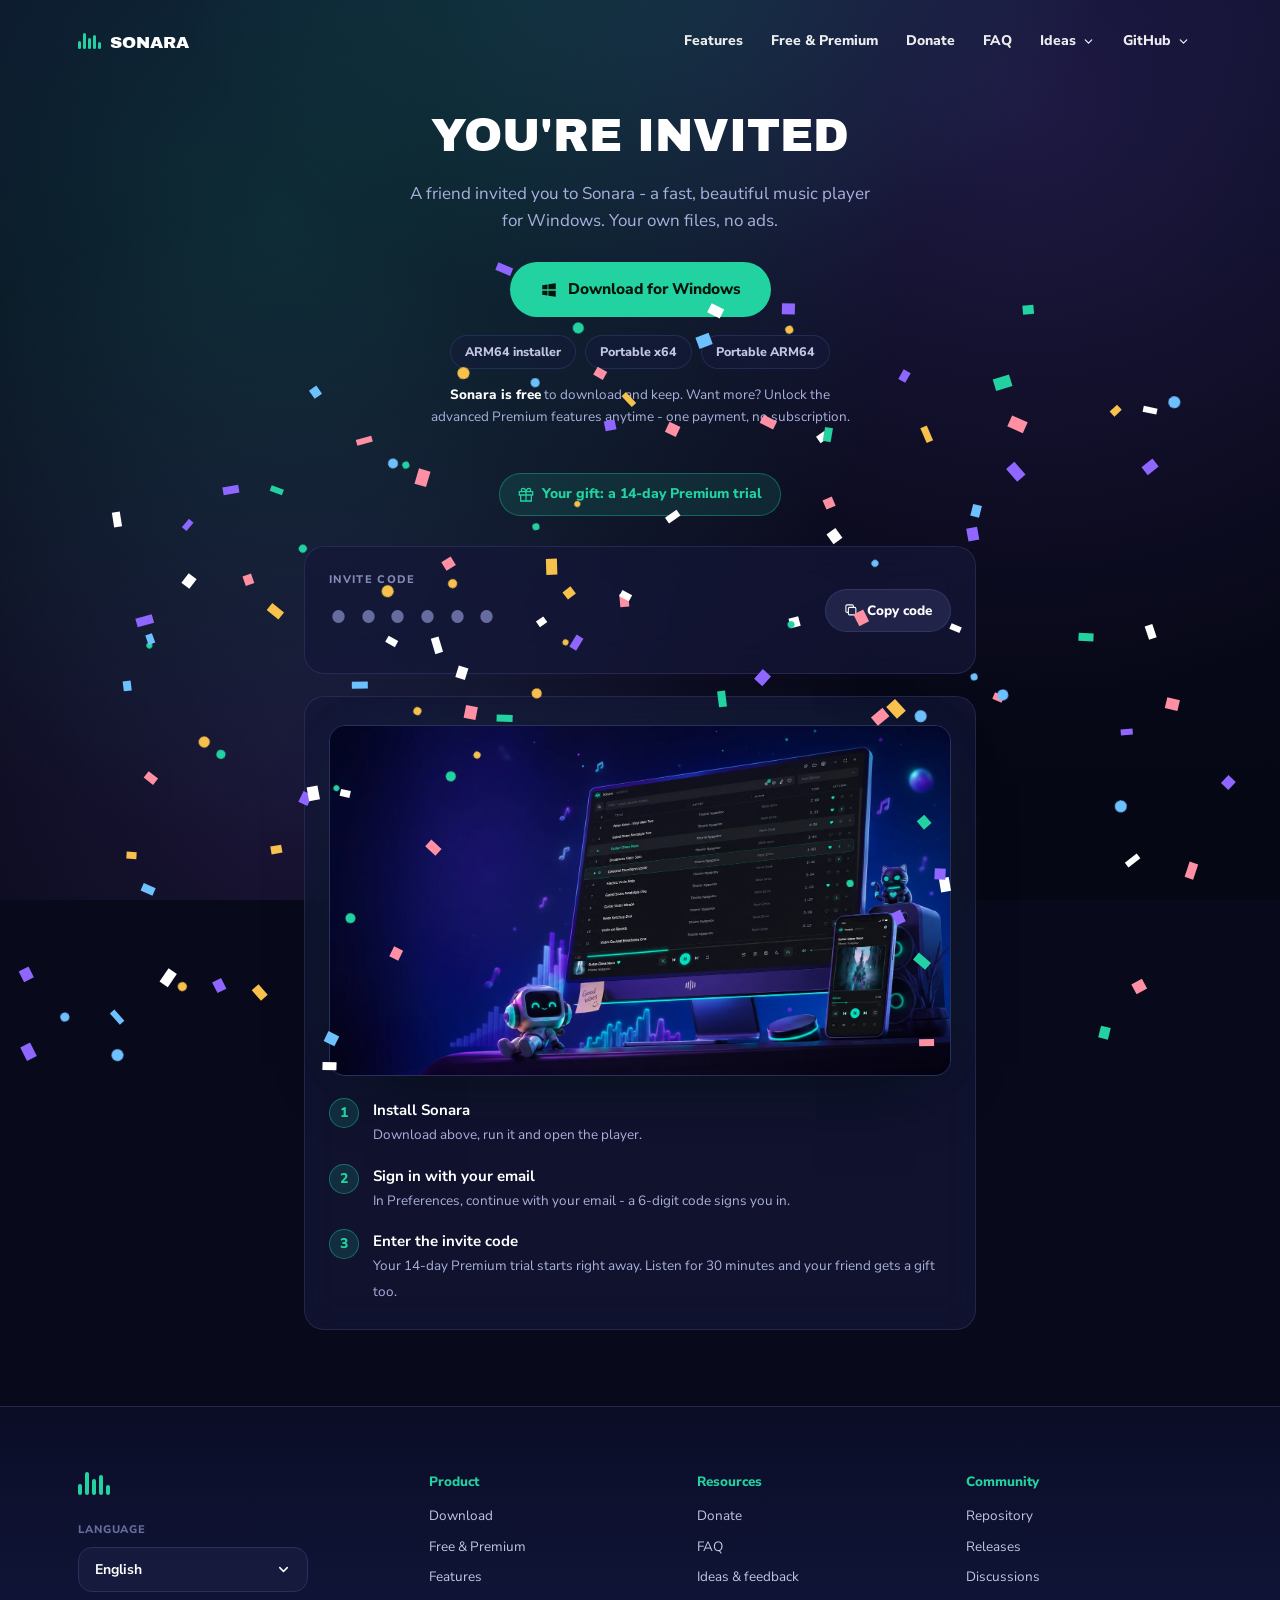
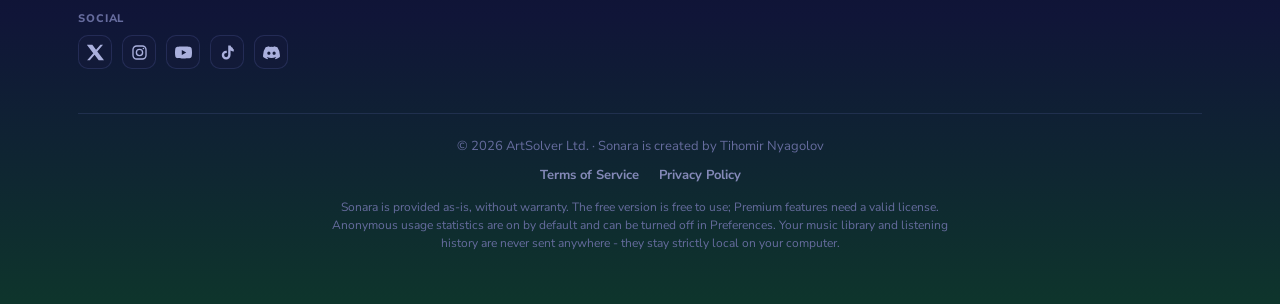
==== commit 34e8e9d9: "Site: the installers are back - x64 installer zip leads, then ARM64, Portable x64, Portable ARM64" ====
--- a/invite.html
+++ b/invite.html
@@ -163,11 +163,13 @@
       <p class="sub" data-inv="sub">A friend invited you to Sonara - a fast, beautiful music player for Windows. Your own files, no ads.</p>
 
       <div class="dl-block">
-        <a id="dl" class="btn btn-primary" data-glow data-dl="portable-x64" href="#" rel="noopener">
+        <a id="dl" class="btn btn-primary" data-glow data-dl="x64" href="#" rel="noopener">
           <svg viewBox="0 0 24 24" aria-hidden="true"><path d="M3 5.5 10 4.6V11H3V5.5ZM3 12.9H10V19.3L3 18.4V12.9ZM11.2 4.4 21 3V11H11.2V4.4ZM11.2 12.9H21V21L11.2 19.5V12.9Z"/></svg>
           <span data-inv="download">Download for Windows</span>
         </a>
         <div class="dl-more">
+          <a class="dl-mini" data-dl="arm64" href="#" rel="noopener" data-inv="arm64">ARM64 installer</a>
+          <a class="dl-mini" data-dl="portable-x64" href="#" rel="noopener" data-inv="portableX64">Portable x64</a>
           <a class="dl-mini" data-dl="portable-arm64" href="#" rel="noopener" data-inv="portableArm64">Portable ARM64</a>
         </div>
         <p class="cta-note" data-inv="note"><b>Sonara is free</b> to download and keep. Want more? Unlock the advanced Premium features anytime - one payment, no subscription.</p>
@@ -219,7 +221,7 @@
       en: {
         title: "You're invited", giftText: 'Your gift: a {d}-day Premium trial',
         sub: 'A friend invited you to Sonara - a fast, beautiful music player for Windows. Your own files, no ads.',
-        download: 'Download for Windows', portableArm64: 'Portable ARM64',
+        download: 'Download for Windows', arm64: 'ARM64 installer', portableX64: 'Portable x64', portableArm64: 'Portable ARM64',
         note: '<b>Sonara is free</b> to download and keep. Want more? Unlock the advanced Premium features anytime - one payment, no subscription.',
         codeLabel: 'Invite code', copy: 'Copy code', copied: 'Copied!',
         s1: 'Install Sonara', s1d: 'Download above, run it and open the player.',
@@ -229,7 +231,7 @@
       bg: {
         title: 'Поканен си', giftText: 'Твоят подарък: {d}-дневен Premium пробен период',
         sub: 'Приятел те покани в Sonara - бърз и красив музикален плеър за Windows. Твоите файлове, без реклами.',
-        download: 'Изтегли за Windows', portableArm64: 'Portable ARM64',
+        download: 'Изтегли за Windows', arm64: 'ARM64 инсталатор', portableX64: 'Portable x64', portableArm64: 'Portable ARM64',
         note: '<b>Sonara е безплатен</b> за сваляне и ползване. Искаш повече? Отключи разширените Premium функции когато решиш - еднократно плащане, без абонамент.',
         codeLabel: 'Код за покана', copy: 'Копирай кода', copied: 'Копирано!',
         s1: 'Инсталирай Sonara', s1d: 'Изтегли отгоре, стартирай и отвори плеъра.',
@@ -239,7 +241,7 @@
       de: {
         title: 'Du bist eingeladen', giftText: 'Dein Geschenk: eine {d}-tägige Premium-Testzeit',
         sub: 'Ein Freund hat dich zu Sonara eingeladen - einem schnellen, schönen Musikplayer für Windows. Deine Dateien, keine Werbung.',
-        download: 'Für Windows herunterladen', portableArm64: 'Portable ARM64',
+        download: 'Für Windows herunterladen', arm64: 'ARM64-Installer', portableX64: 'Portable x64', portableArm64: 'Portable ARM64',
         note: '<b>Sonara ist kostenlos</b> zum Herunterladen und Behalten. Mehr gefällig? Schalte die erweiterten Premium-Funktionen jederzeit frei - einmalige Zahlung, kein Abo.',
         codeLabel: 'Einladungscode', copy: 'Code kopieren', copied: 'Kopiert!',
         s1: 'Sonara installieren', s1d: 'Oben herunterladen, starten und den Player öffnen.',
@@ -249,7 +251,7 @@
       es: {
         title: 'Estás invitado', giftText: 'Tu regalo: una prueba Premium de {d} días',
         sub: 'Un amigo te invitó a Sonara - un reproductor de música rápido y bonito para Windows. Tus archivos, sin anuncios.',
-        download: 'Descargar para Windows', portableArm64: 'Portable ARM64',
+        download: 'Descargar para Windows', arm64: 'Instalador ARM64', portableX64: 'Portable x64', portableArm64: 'Portable ARM64',
         note: '<b>Sonara es gratis</b> para descargar y quedártelo. ¿Quieres más? Desbloquea las funciones Premium avanzadas cuando quieras - un solo pago, sin suscripción.',
         codeLabel: 'Código de invitación', copy: 'Copiar código', copied: '¡Copiado!',
         s1: 'Instala Sonara', s1d: 'Descarga arriba, ejecútalo y abre el reproductor.',
@@ -259,7 +261,7 @@
       fr: {
         title: 'Vous êtes invité', giftText: 'Votre cadeau : un essai Premium de {d} jours',
         sub: 'Un ami vous a invité sur Sonara - un lecteur de musique rapide et élégant pour Windows. Vos fichiers, sans publicité.',
-        download: 'Télécharger pour Windows', portableArm64: 'Portable ARM64',
+        download: 'Télécharger pour Windows', arm64: 'Installateur ARM64', portableX64: 'Portable x64', portableArm64: 'Portable ARM64',
         note: '<b>Sonara est gratuit</b> à télécharger et à garder. Envie de plus ? Débloquez les fonctions Premium avancées quand vous voulez - un seul paiement, sans abonnement.',
         codeLabel: "Code d'invitation", copy: 'Copier le code', copied: 'Copié !',
         s1: 'Installez Sonara', s1d: 'Téléchargez ci-dessus, lancez-le et ouvrez le lecteur.',
@@ -269,7 +271,7 @@
       ru: {
         title: 'Вас пригласили', giftText: 'Ваш подарок: пробный Premium на {d} дней',
         sub: 'Друг пригласил вас в Sonara - быстрый и красивый музыкальный плеер для Windows. Ваши файлы, без рекламы.',
-        download: 'Скачать для Windows', portableArm64: 'Portable ARM64',
+        download: 'Скачать для Windows', arm64: 'Установщик ARM64', portableX64: 'Portable x64', portableArm64: 'Portable ARM64',
         note: '<b>Sonara бесплатен</b> - скачивайте и пользуйтесь. Хотите больше? Откройте расширенные Premium-функции когда угодно - разовая оплата, без подписки.',
         codeLabel: 'Код приглашения', copy: 'Скопировать код', copied: 'Скопировано!',
         s1: 'Установите Sonara', s1d: 'Скачайте выше, запустите и откройте плеер.',
@@ -279,7 +281,7 @@
       zh: {
         title: '你被邀请了', giftText: '你的礼物：{d} 天 Premium 试用',
         sub: '好友邀请你加入 Sonara - 一款快速、精美的 Windows 音乐播放器。播放你自己的文件，没有广告。',
-        download: '下载 Windows 版', portableArm64: '便携版 ARM64',
+        download: '下载 Windows 版', arm64: 'ARM64 安装程序', portableX64: '便携版 x64', portableArm64: '便携版 ARM64',
         note: '<b>Sonara 免费</b>下载、永久使用。想要更多？随时解锁进阶 Premium 功能 - 一次付费，无需订阅。',
         codeLabel: '邀请码', copy: '复制邀请码', copied: '已复制！',
         s1: '安装 Sonara', s1d: '在上方下载、运行并打开播放器。',
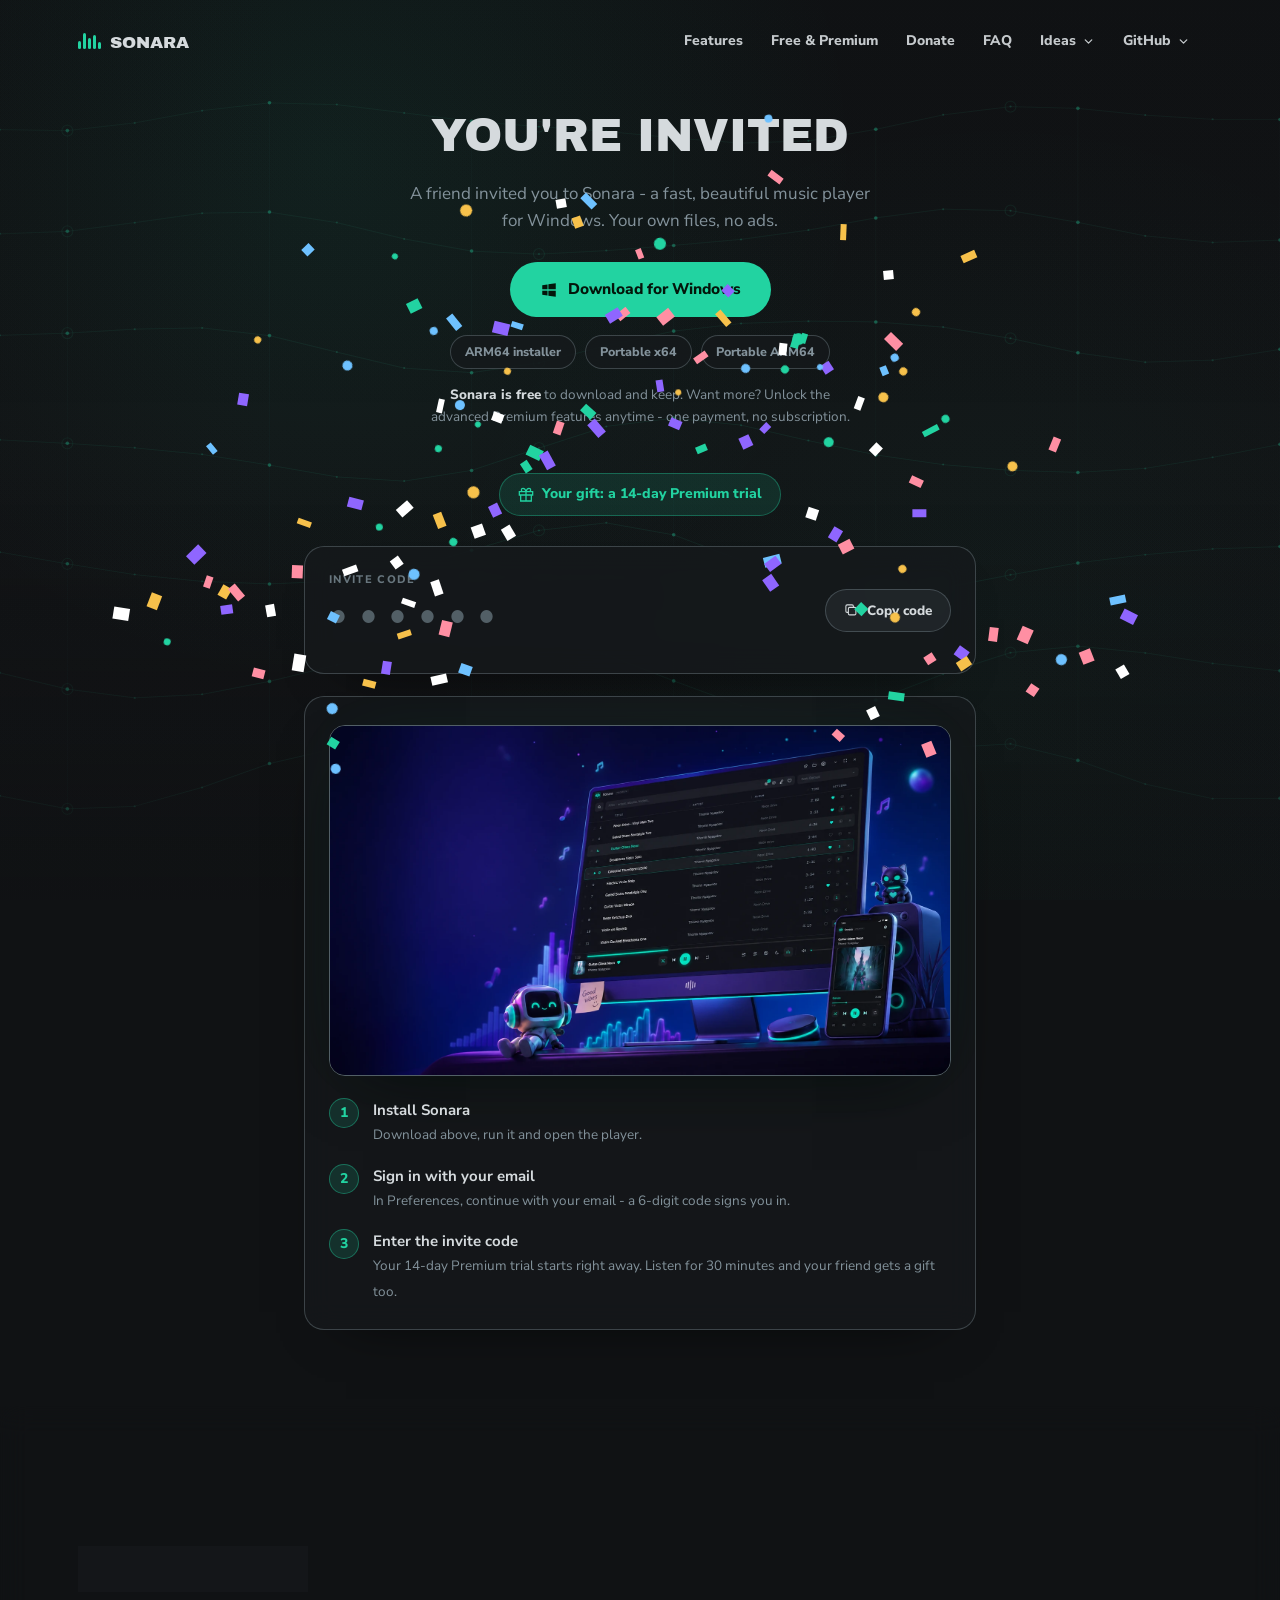
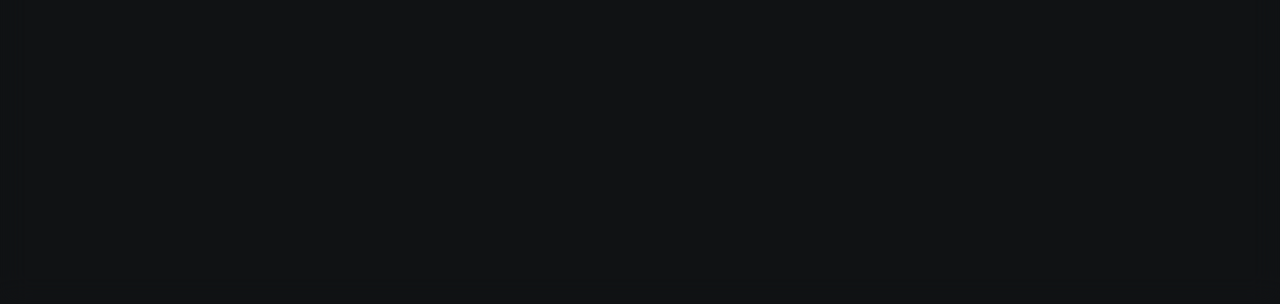
==== commit 90de01ee: "Apply Deep AIR across public pages" ====
--- a/invite.html
+++ b/invite.html
@@ -150,6 +150,8 @@
     @media (max-width: 520px) { header { padding-top: 18px; } .card { padding: 20px; } }
     @media (prefers-reduced-motion: reduce) { .glow-shine, .glow-bloom { animation: none; } }
   </style>
+  <link rel="stylesheet" href="site-deep-air.css" />
+  <script src="site-wave.js" defer></script>
 </head>
 <body>
   <div class="site-background" aria-hidden="true"></div>
--- a/site-deep-air.css
+++ b/site-deep-air.css
@@ -0,0 +1,194 @@
+:root {
+  color-scheme: dark;
+  --bg: #101214;
+  --bg-card: #171a1c;
+  --bg-elevated: #242a2d;
+  --glass: rgba(23, 26, 28, 0.68);
+  --glass-strong: rgba(16, 18, 20, 0.86);
+  --glass-border: rgba(131, 146, 155, 0.36);
+  --blur-glass: blur(14px) saturate(1.08);
+  --border: #525f66;
+  --border-soft: rgba(82, 95, 102, 0.34);
+  --chip-border: rgba(131, 146, 155, 0.3);
+  --text: #83929b;
+  --text-strong: #d5dadd;
+  --text-secondary: #83929b;
+  --text-muted: #68767e;
+  --text-faint: #525f66;
+  --accent: #22d3a1;
+  --accent-violet: #22d3a1;
+  --on-accent: #04160b;
+  --glow-1: rgba(34, 211, 161, 0.12);
+  --glow-2: rgba(34, 211, 161, 0.07);
+  --font-sans: "Nunito Sans", "Segoe UI", system-ui, sans-serif;
+  --font-display: "Archivo Black", "Arial Black", sans-serif;
+}
+
+html {
+  scrollbar-color: #525f66 #101214;
+}
+
+body {
+  background: var(--bg);
+}
+
+::-webkit-scrollbar-track {
+  background: #101214;
+}
+
+::-webkit-scrollbar-thumb {
+  background: #525f66;
+  border-color: #101214;
+}
+
+::-webkit-scrollbar-thumb:hover {
+  background: #83929b;
+}
+
+.lang-menu {
+  scrollbar-color: rgba(131, 146, 155, 0.48) transparent;
+}
+
+.lang-menu::-webkit-scrollbar-thumb {
+  background: rgba(131, 146, 155, 0.42);
+}
+
+.lang-menu::-webkit-scrollbar-thumb:hover {
+  background: rgba(131, 146, 155, 0.62);
+}
+
+.site-background {
+  position: fixed;
+  inset: 0;
+  z-index: 0;
+  overflow: hidden;
+  pointer-events: none;
+  background:
+    radial-gradient(circle at 26% 18%, rgba(34, 211, 161, 0.075), transparent 44%),
+    radial-gradient(circle at 78% 76%, rgba(34, 211, 161, 0.045), transparent 48%),
+    linear-gradient(180deg, #101214 0%, #121416 46%, #101214 100%);
+}
+
+.site-background::after {
+  content: "";
+  position: absolute;
+  inset: 0;
+  z-index: 2;
+  background:
+    linear-gradient(90deg, rgba(16, 18, 20, 0.16), transparent 24%, transparent 76%, rgba(16, 18, 20, 0.16)),
+    linear-gradient(180deg, rgba(16, 18, 20, 0.03), transparent 48%, rgba(16, 18, 20, 0.26));
+}
+
+.site-background canvas[data-site-wave] {
+  position: absolute;
+  inset: 0;
+  z-index: 1;
+  display: block;
+  width: 100%;
+  height: 100%;
+  opacity: 0.96;
+  contain: strict;
+}
+
+.panel--mint,
+.panel--violet,
+.panel--rose {
+  --ptint: rgba(34, 211, 161, 0.11);
+}
+
+:is(
+  .panel,
+  .card,
+  .tier,
+  .support-block,
+  .faq-item,
+  .menu,
+  .lang-menu,
+  .dl-mini,
+  .language-list button,
+  .contact,
+  .lang-pick select
+) {
+  border-color: var(--glass-border);
+  backdrop-filter: var(--blur-glass);
+  -webkit-backdrop-filter: var(--blur-glass);
+  box-shadow: 0 24px 58px -42px rgba(0, 0, 0, 0.92);
+}
+
+:is(.panel, .card, .tier, .support-block, .faq-item, .dl-mini, .language-list button) {
+  background: var(--glass);
+}
+
+:is(.menu, .lang-menu, .contact, .lang-pick select) {
+  background-color: var(--glass-strong);
+}
+
+.plain {
+  background:
+    linear-gradient(160deg, rgba(34, 211, 161, 0.11), rgba(34, 211, 161, 0.025)),
+    var(--glass);
+  border-color: rgba(34, 211, 161, 0.28);
+  backdrop-filter: var(--blur-glass);
+  -webkit-backdrop-filter: var(--blur-glass);
+  box-shadow: 0 24px 58px -42px rgba(0, 0, 0, 0.92);
+}
+
+.copy-btn {
+  background: color-mix(in srgb, var(--bg-elevated) 76%, transparent);
+  border-color: var(--glass-border);
+}
+
+.copy-btn:hover {
+  background: color-mix(in srgb, var(--bg-elevated) 92%, var(--accent) 8%);
+}
+
+:is(nav .links > a, .nav-item > a):hover {
+  background: color-mix(in srgb, var(--accent) 11%, transparent);
+}
+
+:is(.lang-btn, .fgrid .social a) {
+  background: var(--glass);
+  border-color: var(--glass-border);
+  backdrop-filter: var(--blur-glass);
+  -webkit-backdrop-filter: var(--blur-glass);
+}
+
+footer,
+.sc-foot {
+  background:
+    linear-gradient(180deg, rgba(23, 26, 28, 0.72) 0%, rgba(18, 20, 22, 0.92) 46%, #101214 100%);
+  border-top-color: var(--border-soft);
+  backdrop-filter: var(--blur-glass);
+  -webkit-backdrop-filter: var(--blur-glass);
+  box-shadow: 0 220px 0 0 #101214;
+}
+
+.legal,
+.sc-legal {
+  border-top-color: var(--border-soft);
+}
+
+@supports not ((backdrop-filter: blur(1px)) or (-webkit-backdrop-filter: blur(1px))) {
+  :is(
+    .panel,
+    .card,
+    .tier,
+    .faq-item,
+    .support-block,
+    .menu,
+    .lang-menu,
+    .dl-mini,
+    .language-list button,
+    .plain,
+    .contact,
+    .lang-pick select
+  ) {
+    background: #171a1c;
+  }
+}
+
+@media (prefers-reduced-motion: reduce) {
+  .site-background canvas[data-site-wave] {
+    opacity: 0.72;
+  }
+}
